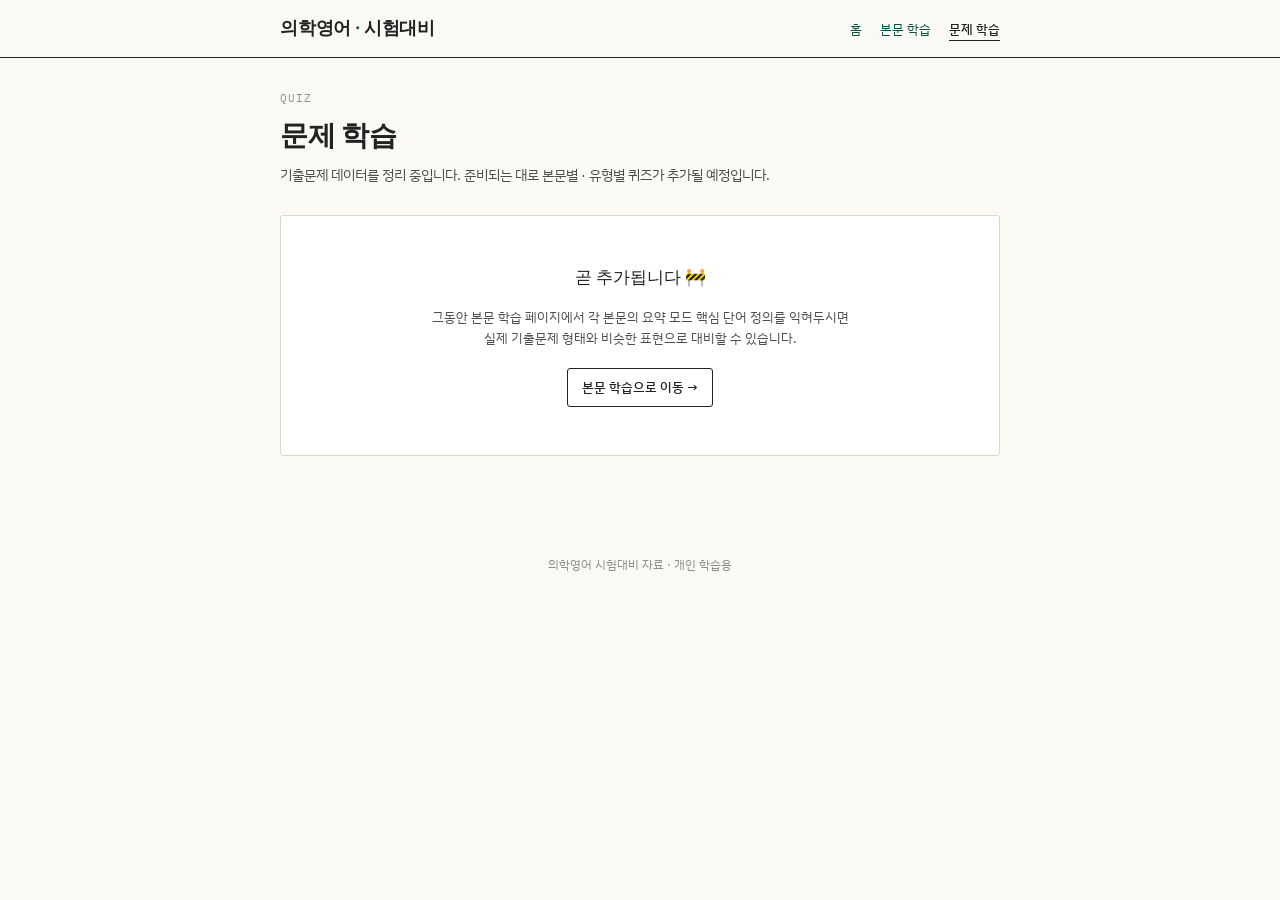
==== quiz/index.html @ 87a37884 "Add files via upload" ====
<!DOCTYPE html>
<html lang="ko">
<head>
<meta charset="UTF-8">
<meta name="viewport" content="width=device-width, initial-scale=1.0">
<title>문제 학습 — 의학영어 시험대비</title>
<link rel="stylesheet" href="../assets/style.css">
</head>
<body>

<header class="site-header">
  <div class="site-header-inner">
    <div class="site-title"><a href="../index.html" style="color:inherit;">의학영어<span class="accent"> · </span>시험대비</a></div>
    <nav class="site-nav">
      <a href="../index.html">홈</a>
      <a href="../passages/index.html">본문 학습</a>
      <a href="index.html" class="active">문제 학습</a>
    </nav>
  </div>
</header>

<main>
  <div class="eyebrow">QUIZ</div>
  <h1 class="page-title">문제 학습</h1>
  <p class="page-subtitle">기출문제 데이터를 정리 중입니다. 준비되는 대로 본문별 · 유형별 퀴즈가 추가될 예정입니다.</p>

  <div class="quiz-card-box" style="text-align:center; padding: 48px 20px; color: var(--color-ink-soft);">
    <p style="margin:0 0 16px; font-family: var(--font-serif); font-size:17px; color: var(--color-ink);">곧 추가됩니다 🚧</p>
    <p style="margin:0; font-size:13px;">그동안 본문 학습 페이지에서 각 본문의 요약 모드 핵심 단어 정의를 익혀두시면<br>실제 기출문제 형태와 비슷한 표현으로 대비할 수 있습니다.</p>
    <a href="../passages/index.html" class="btn" style="margin-top:20px; display:inline-block;">본문 학습으로 이동 →</a>
  </div>
</main>

<footer class="site-footer">의학영어 시험대비 자료 · 개인 학습용</footer>

</body>
</html>
---- assets/style.css ----
/* ===========================================================
   의학영어 시험대비 사이트 — 공통 스타일시트
   디자인 컨셉: 임상 차트 / 의학 저널 — 세리프 본문, 박스형 각주,
   형광펜 강조, 차트지 같은 절제된 색감
   =========================================================== */

@import url('https://fonts.googleapis.com/css2?family=Source+Serif+4:ital,opsz,wght@0,8..60,400;0,8..60,500;0,8..60,600;1,8..60,400&family=IBM+Plex+Sans+KR:wght@400;500;600&family=IBM+Plex+Mono:wght@400;500&display=swap');

:root {
  /* 색상 — 차트지/처방전 톤 */
  --color-paper: #FBF9F4;
  --color-paper-raised: #FFFFFF;
  --color-ink: #1F2421;
  --color-ink-soft: #4A5048;
  --color-ink-faint: #8B9088;
  --color-rule: #DBD6C8;
  --color-rule-strong: #1F2421;

  --color-accent: #0F6E56;        /* 진료기록 그린 - 핵심 강조 */
  --color-accent-soft: #E1F5EE;
  --color-accent-ink: #085041;

  --color-highlight: #FAEEDA;     /* 형광펜 - 핵심 단어 배경 */
  --color-highlight-ink: #854F0B;
  --color-highlight-border: #EF9F27;

  --color-note: #FAECE7;          /* 각주 박스 배경 */
  --color-note-ink: #4A1B0C;
  --color-note-border: #D85A30;

  --color-tag-bg: #F1EFE8;
  --color-tag-ink: #5F5E5A;

  --font-serif: 'Source Serif 4', Georgia, serif;
  --font-sans: 'IBM Plex Sans KR', -apple-system, sans-serif;
  --font-mono: 'IBM Plex Mono', monospace;

  --radius: 3px;
  --max-width: 760px;
}

* { box-sizing: border-box; }

html { scroll-behavior: smooth; }

body {
  margin: 0;
  background: var(--color-paper);
  color: var(--color-ink);
  font-family: var(--font-sans);
  line-height: 1.6;
  -webkit-font-smoothing: antialiased;
}

a { color: var(--color-accent-ink); text-decoration: none; }
a:hover { text-decoration: underline; }

img, svg { max-width: 100%; }

/* ---------- 레이아웃 ---------- */

.site-header {
  border-bottom: 1px solid var(--color-rule-strong);
  background: var(--color-paper);
  position: sticky;
  top: 0;
  z-index: 10;
}

.site-header-inner {
  max-width: var(--max-width);
  margin: 0 auto;
  padding: 14px 20px;
  display: flex;
  align-items: baseline;
  justify-content: space-between;
  gap: 12px;
}

.site-title {
  font-family: var(--font-serif);
  font-weight: 600;
  font-size: 18px;
  letter-spacing: -0.01em;
}

.site-title .accent { color: var(--color-accent-ink); }

.site-nav {
  display: flex;
  gap: 18px;
  font-size: 13px;
  color: var(--color-ink-soft);
}

.site-nav a.active { color: var(--color-ink); font-weight: 500; border-bottom: 1px solid var(--color-ink); }

main {
  max-width: var(--max-width);
  margin: 0 auto;
  padding: 32px 20px 80px;
}

.eyebrow {
  font-family: var(--font-mono);
  font-size: 11px;
  letter-spacing: 0.08em;
  text-transform: uppercase;
  color: var(--color-ink-faint);
  margin-bottom: 6px;
}

.page-title {
  font-family: var(--font-serif);
  font-size: 28px;
  font-weight: 600;
  margin: 0 0 6px;
  letter-spacing: -0.01em;
}

.page-subtitle {
  color: var(--color-ink-soft);
  font-size: 14px;
  margin: 0 0 28px;
}

/* ---------- 홈: 본문 카드 그리드 ---------- */

.section-label {
  font-family: var(--font-mono);
  font-size: 11px;
  letter-spacing: 0.08em;
  text-transform: uppercase;
  color: var(--color-ink-faint);
  border-top: 1px solid var(--color-rule);
  padding-top: 10px;
  margin: 36px 0 14px;
}

.section-label:first-of-type { margin-top: 0; border-top: none; padding-top: 0; }

.card-grid {
  display: grid;
  grid-template-columns: repeat(2, 1fr);
  gap: 12px;
}

@media (max-width: 560px) {
  .card-grid { grid-template-columns: 1fr; }
}

.passage-card {
  display: block;
  background: var(--color-paper-raised);
  border: 1px solid var(--color-rule);
  border-radius: var(--radius);
  padding: 16px 18px;
  transition: border-color 0.15s, transform 0.15s;
}

.passage-card:hover {
  border-color: var(--color-rule-strong);
  text-decoration: none;
  transform: translateY(-1px);
}

.passage-card .num {
  font-family: var(--font-mono);
  font-size: 11px;
  color: var(--color-ink-faint);
}

.passage-card h3 {
  font-family: var(--font-serif);
  font-size: 17px;
  font-weight: 600;
  margin: 4px 0 6px;
  color: var(--color-ink);
}

.passage-card p {
  font-size: 12.5px;
  color: var(--color-ink-soft);
  margin: 0;
  line-height: 1.5;
}

.quiz-card {
  display: block;
  background: var(--color-ink);
  color: var(--color-paper);
  border-radius: var(--radius);
  padding: 22px 22px;
  margin-top: 4px;
}

.quiz-card h3 {
  font-family: var(--font-serif);
  font-size: 19px;
  font-weight: 600;
  margin: 4px 0 6px;
}

.quiz-card p {
  font-size: 13px;
  color: #C9CFC8;
  margin: 0 0 14px;
}

.quiz-card .btn { background: var(--color-paper); color: var(--color-ink); }

/* ---------- 버튼 / 토글 ---------- */

.btn {
  display: inline-flex;
  align-items: center;
  gap: 6px;
  font-family: var(--font-sans);
  font-size: 13px;
  font-weight: 500;
  padding: 8px 14px;
  border: 1px solid var(--color-rule-strong);
  border-radius: var(--radius);
  background: transparent;
  color: var(--color-ink);
  cursor: pointer;
}

.btn:hover { background: var(--color-ink); color: var(--color-paper); }

.mode-toggle {
  display: inline-flex;
  border: 1px solid var(--color-rule-strong);
  border-radius: var(--radius);
  overflow: hidden;
  margin-bottom: 28px;
}

.mode-toggle button {
  font-family: var(--font-sans);
  font-size: 13px;
  font-weight: 500;
  padding: 8px 18px;
  border: none;
  background: transparent;
  color: var(--color-ink-soft);
  cursor: pointer;
  border-right: 1px solid var(--color-rule-strong);
}

.mode-toggle button:last-child { border-right: none; }

.mode-toggle button.active {
  background: var(--color-ink);
  color: var(--color-paper);
}

/* ---------- 본문(원문 모드) ---------- */

.passage-meta {
  display: flex;
  gap: 16px;
  font-size: 12px;
  color: var(--color-ink-faint);
  border-bottom: 1px solid var(--color-rule);
  padding-bottom: 14px;
  margin-bottom: 22px;
}

.passage-body {
  font-family: var(--font-serif);
}

.paragraph-block {
  margin-bottom: 26px;
  padding-bottom: 22px;
  border-bottom: 1px dashed var(--color-rule);
}

.paragraph-block:last-child { border-bottom: none; }

.para-num {
  display: inline-block;
  font-family: var(--font-mono);
  font-size: 11px;
  color: var(--color-ink-faint);
  margin-bottom: 8px;
}

.para-en {
  font-size: 16.5px;
  line-height: 1.85;
  color: var(--color-ink);
  margin: 0 0 10px;
}

.para-kr {
  font-family: var(--font-sans);
  font-size: 13.5px;
  line-height: 1.75;
  color: var(--color-ink-soft);
  margin: 0 0 12px;
  display: none;
}

.para-kr.show { display: block; }

.toggle-kr {
  font-family: var(--font-sans);
  font-size: 11.5px;
  color: var(--color-accent-ink);
  cursor: pointer;
  background: none;
  border: none;
  padding: 0;
  margin-bottom: 10px;
  text-decoration: underline;
  text-decoration-style: dotted;
}

.para-note {
  background: var(--color-accent-soft);
  border-left: 2px solid var(--color-accent);
  border-radius: 0;
  padding: 10px 14px;
  font-family: var(--font-sans);
  font-size: 12.5px;
  line-height: 1.6;
  color: var(--color-accent-ink);
  margin-top: 10px;
}

.para-note .label {
  font-family: var(--font-mono);
  font-size: 10.5px;
  text-transform: uppercase;
  letter-spacing: 0.05em;
  display: block;
  margin-bottom: 3px;
  opacity: 0.75;
}

/* 각주 트리거 — 교수님 각주가 달린 단어 */
.fn {
  background: none;
  border: none;
  font: inherit;
  font-family: var(--font-serif);
  font-style: inherit;
  padding: 0 1px;
  cursor: pointer;
  color: var(--color-ink);
  border-bottom: 2px solid var(--color-highlight-border);
  position: relative;
}

.fn:hover, .fn.open { background: var(--color-highlight); }

.fn-sup {
  font-size: 10px;
  vertical-align: super;
  color: var(--color-highlight-ink);
  margin-left: 1px;
}

.fn-popover {
  display: none;
  position: relative;
  margin: 6px 0 14px;
  background: var(--color-note);
  border-left: 2px solid var(--color-note-border);
  border-radius: 0;
  padding: 10px 14px;
  font-family: var(--font-sans);
  font-size: 12.5px;
  line-height: 1.65;
  color: var(--color-note-ink);
}

.fn-popover.show { display: block; }

.fn-popover .fn-label {
  font-family: var(--font-mono);
  font-size: 10.5px;
  text-transform: uppercase;
  letter-spacing: 0.05em;
  opacity: 0.7;
  display: block;
  margin-bottom: 3px;
}

/* ---------- 요약 모드 ---------- */

.summary-body { font-family: var(--font-sans); }

.summary-section { margin-bottom: 28px; }

.summary-section h4 {
  font-family: var(--font-serif);
  font-size: 16px;
  font-weight: 600;
  margin: 0 0 10px;
  padding-bottom: 6px;
  border-bottom: 1px solid var(--color-rule-strong);
}

.summary-section > p {
  font-size: 13.5px;
  color: var(--color-ink-soft);
  margin: 0 0 12px;
  line-height: 1.7;
}

.summary-list {
  list-style: none;
  margin: 0;
  padding: 0;
}

.summary-list > li {
  font-size: 13.5px;
  line-height: 1.7;
  padding: 8px 0;
  border-bottom: 1px solid var(--color-rule);
  display: flex;
  gap: 10px;
}

.summary-list > li:last-child { border-bottom: none; }

.summary-list .bullet {
  flex-shrink: 0;
  width: 5px; height: 5px;
  border-radius: 50%;
  background: var(--color-accent);
  margin-top: 8px;
}

/* 요약 표 */
.summary-table {
  width: 100%;
  border-collapse: collapse;
  font-size: 13px;
  margin-bottom: 6px;
}

.summary-table th {
  text-align: left;
  font-family: var(--font-mono);
  font-size: 10.5px;
  letter-spacing: 0.04em;
  text-transform: uppercase;
  color: var(--color-ink-faint);
  font-weight: 500;
  padding: 6px 10px;
  border-bottom: 1px solid var(--color-rule-strong);
}

.summary-table td {
  padding: 9px 10px;
  border-bottom: 1px solid var(--color-rule);
  vertical-align: top;
  line-height: 1.55;
}

.summary-table tr:last-child td { border-bottom: none; }

/* 핵심 단어 (요약 모드 클릭형 용어) */
.term {
  background: var(--color-highlight);
  color: var(--color-highlight-ink);
  border-bottom: 1px solid var(--color-highlight-border);
  border-radius: 2px;
  padding: 1px 4px;
  cursor: pointer;
  font-weight: 500;
  white-space: nowrap;
}

.term:hover { background: var(--color-highlight-border); color: var(--color-highlight-ink); }

.term-def {
  display: none;
  margin-top: 4px;
  background: var(--color-tag-bg);
  border-left: 2px solid var(--color-ink-faint);
  padding: 8px 12px;
  font-size: 12px;
  color: var(--color-ink-soft);
  line-height: 1.6;
}

.term-def.show { display: block; }

/* 카테고리 칩 */
.chip {
  display: inline-block;
  font-family: var(--font-mono);
  font-size: 10.5px;
  padding: 2px 8px;
  border-radius: 10px;
  background: var(--color-tag-bg);
  color: var(--color-tag-ink);
}

.chip.acute { background: var(--color-note); color: var(--color-note-ink); }
.chip.chronic { background: #E6F1FB; color: #0C447C; }
.chip.progressive { background: #FCEBEB; color: #791F1F; }

/* ---------- 퀴즈 ---------- */

.quiz-progress {
  font-family: var(--font-mono);
  font-size: 12px;
  color: var(--color-ink-faint);
  margin-bottom: 18px;
}

.quiz-filterbar {
  display: flex;
  gap: 8px;
  flex-wrap: wrap;
  margin-bottom: 24px;
}

.filter-chip {
  font-family: var(--font-sans);
  font-size: 12.5px;
  padding: 6px 12px;
  border: 1px solid var(--color-rule);
  border-radius: 14px;
  background: var(--color-paper-raised);
  cursor: pointer;
  color: var(--color-ink-soft);
}

.filter-chip.active {
  border-color: var(--color-ink);
  background: var(--color-ink);
  color: var(--color-paper);
}

.quiz-card-box {
  background: var(--color-paper-raised);
  border: 1px solid var(--color-rule);
  border-radius: var(--radius);
  padding: 24px 26px;
}

.quiz-source {
  font-family: var(--font-mono);
  font-size: 11px;
  color: var(--color-ink-faint);
  margin-bottom: 10px;
}

.quiz-question {
  font-family: var(--font-serif);
  font-size: 17px;
  line-height: 1.7;
  margin: 0 0 18px;
}

.quiz-question .blank {
  display: inline-block;
  min-width: 70px;
  border-bottom: 2px solid var(--color-ink);
  text-align: center;
}

.quiz-choices {
  display: flex;
  flex-direction: column;
  gap: 8px;
  margin-bottom: 18px;
}

.choice-btn {
  text-align: left;
  font-family: var(--font-sans);
  font-size: 14px;
  padding: 10px 14px;
  border: 1px solid var(--color-rule);
  border-radius: var(--radius);
  background: var(--color-paper-raised);
  cursor: pointer;
}

.choice-btn:hover { border-color: var(--color-ink-soft); }
.choice-btn.correct { border-color: var(--color-accent); background: var(--color-accent-soft); color: var(--color-accent-ink); }
.choice-btn.wrong { border-color: var(--color-note-border); background: var(--color-note); color: var(--color-note-ink); }
.choice-btn:disabled { cursor: default; }

.quiz-input-row {
  display: flex;
  gap: 8px;
  margin-bottom: 18px;
}

.quiz-input-row input {
  flex: 1;
  font-family: var(--font-sans);
  font-size: 14px;
  padding: 10px 14px;
  border: 1px solid var(--color-rule);
  border-radius: var(--radius);
  background: var(--color-paper-raised);
}

.quiz-input-row input:focus { outline: none; border-color: var(--color-ink); }

.quiz-feedback {
  display: none;
  padding: 12px 14px;
  border-radius: var(--radius);
  font-size: 13px;
  line-height: 1.6;
  margin-bottom: 16px;
}

.quiz-feedback.show { display: block; }
.quiz-feedback.correct { background: var(--color-accent-soft); color: var(--color-accent-ink); }
.quiz-feedback.wrong { background: var(--color-note); color: var(--color-note-ink); }

.quiz-feedback .answer-line { font-weight: 600; margin-bottom: 4px; }

.quiz-nav {
  display: flex;
  justify-content: space-between;
  align-items: center;
}

.quiz-nav .btn[disabled] { opacity: 0.35; cursor: default; }
.quiz-nav .btn[disabled]:hover { background: transparent; color: var(--color-ink); }

.quiz-summary-box {
  text-align: center;
  padding: 40px 20px;
}

.quiz-summary-box .big-num {
  font-family: var(--font-serif);
  font-size: 48px;
  font-weight: 600;
}

footer.site-footer {
  max-width: var(--max-width);
  margin: 0 auto;
  padding: 20px 20px 60px;
  font-size: 11.5px;
  color: var(--color-ink-faint);
  text-align: center;
}
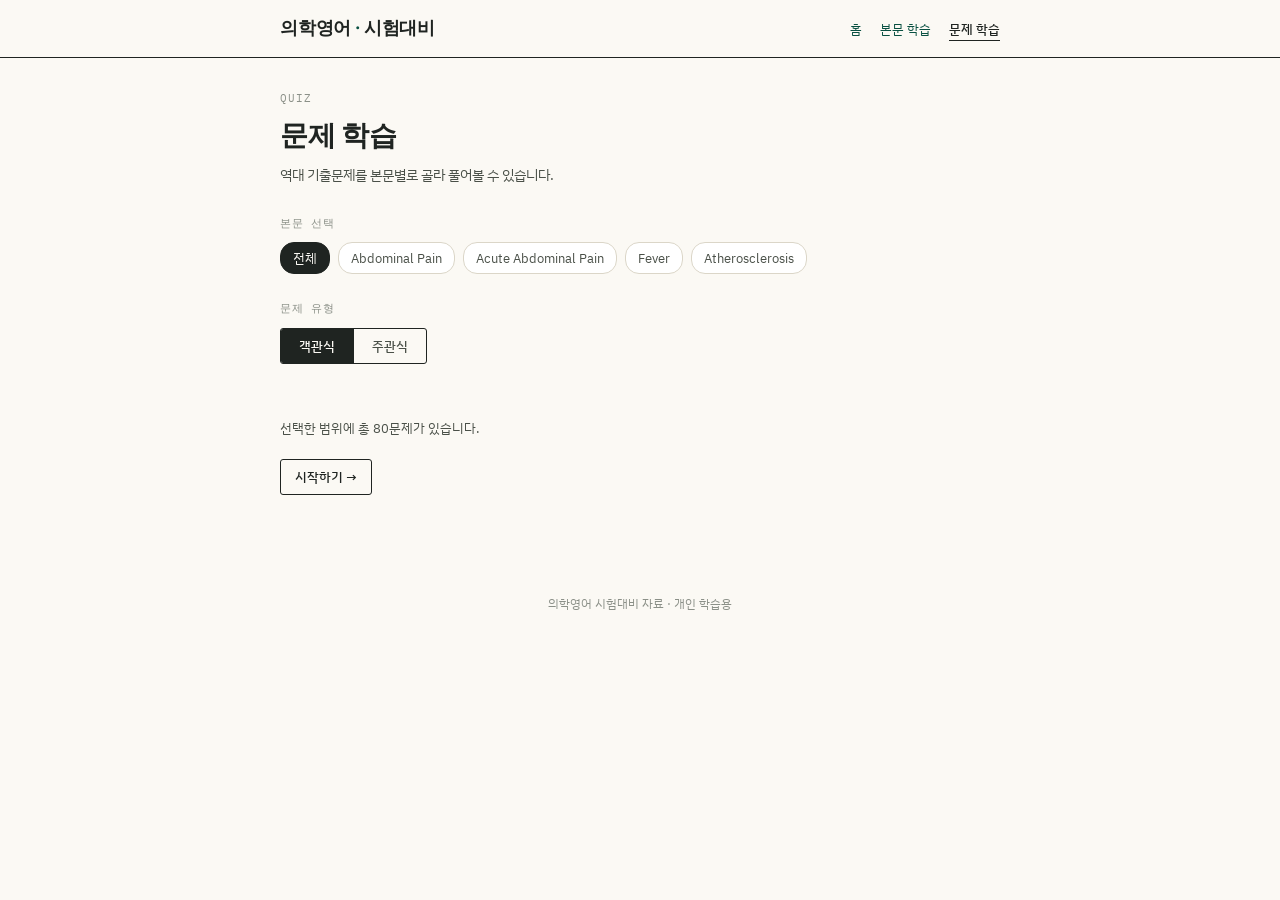
==== commit 5ef6f964: "5 퀴즈 추가" ====
--- a/quiz/index.html
+++ b/quiz/index.html
@@ -22,16 +22,66 @@
 <main>
   <div class="eyebrow">QUIZ</div>
   <h1 class="page-title">문제 학습</h1>
-  <p class="page-subtitle">기출문제 데이터를 정리 중입니다. 준비되는 대로 본문별 · 유형별 퀴즈가 추가될 예정입니다.</p>
+  <p class="page-subtitle">역대 기출문제를 본문별로 골라 풀어볼 수 있습니다.</p>
 
-  <div class="quiz-card-box" style="text-align:center; padding: 48px 20px; color: var(--color-ink-soft);">
-    <p style="margin:0 0 16px; font-family: var(--font-serif); font-size:17px; color: var(--color-ink);">곧 추가됩니다 🚧</p>
-    <p style="margin:0; font-size:13px;">그동안 본문 학습 페이지에서 각 본문의 요약 모드 핵심 단어 정의를 익혀두시면<br>실제 기출문제 형태와 비슷한 표현으로 대비할 수 있습니다.</p>
-    <a href="../passages/index.html" class="btn" style="margin-top:20px; display:inline-block;">본문 학습으로 이동 →</a>
+  <!-- ===== 설정 화면 ===== -->
+  <div id="view-setup">
+    <div class="quiz-setup-section">
+      <div class="quiz-setup-label">본문 선택</div>
+      <div class="quiz-filterbar" id="passage-filterbar"></div>
+    </div>
+
+    <div class="quiz-setup-section">
+      <div class="quiz-setup-label">문제 유형</div>
+      <div class="mode-toggle" id="mode-toggle">
+        <button id="mode-mc" class="active">객관식</button>
+        <button id="mode-sa">주관식</button>
+      </div>
+    </div>
+
+    <p id="setup-count" style="font-size:13px; color: var(--color-ink-soft); margin-bottom:20px;"></p>
+
+    <button id="start-btn" class="btn">시작하기 →</button>
+  </div>
+
+  <!-- ===== 퀴즈 진행 화면 ===== -->
+  <div id="view-quiz" style="display:none;">
+    <div class="quiz-progress" id="quiz-progress"></div>
+
+    <div class="quiz-card-box">
+      <div class="quiz-source" id="quiz-source"></div>
+      <p class="quiz-question" id="quiz-question"></p>
+
+      <div id="quiz-answer-area"></div>
+
+      <div class="quiz-feedback" id="quiz-feedback">
+        <div class="answer-line" id="feedback-answer-line"></div>
+        <div id="feedback-explanation"></div>
+      </div>
+
+      <div class="quiz-nav">
+        <button class="btn" id="quiz-quit-btn">중단하고 나가기</button>
+        <button class="btn" id="quiz-next-btn" disabled>다음 문제 →</button>
+      </div>
+    </div>
+  </div>
+
+  <!-- ===== 결과 화면 ===== -->
+  <div id="view-result" style="display:none;">
+    <div class="quiz-card-box quiz-summary-box">
+      <div class="big-num" id="result-score"></div>
+      <p style="font-size:14px; color: var(--color-ink-soft); margin: 6px 0 24px;" id="result-detail"></p>
+      <div style="display:flex; gap:10px; justify-content:center;">
+        <button class="btn" id="retry-btn">다시 풀기</button>
+        <button class="btn" id="review-wrong-btn">틀린 문제만 다시</button>
+      </div>
+    </div>
   </div>
 </main>
 
 <footer class="site-footer">의학영어 시험대비 자료 · 개인 학습용</footer>
 
+<script src="../assets/app.js"></script>
+<script src="../assets/quiz.js"></script>
 </body>
 </html>
--- a/assets/style.css
+++ b/assets/style.css
@@ -267,8 +267,111 @@
   margin-bottom: 22px;
 }
 
+/* ---------- 본문 전환 탭바 ---------- */
+
+.passage-switcher {
+  display: flex;
+  gap: 8px;
+  overflow-x: auto;
+  margin-bottom: 22px;
+  padding-bottom: 4px;
+  -ms-overflow-style: none;
+  scrollbar-width: none;
+}
+
+.passage-switcher::-webkit-scrollbar { display: none; }
+
+.switcher-tab {
+  flex-shrink: 0;
+  display: inline-flex;
+  align-items: center;
+  gap: 6px;
+  font-family: var(--font-sans);
+  font-size: 12.5px;
+  font-weight: 500;
+  padding: 7px 13px;
+  border: 1px solid var(--color-rule);
+  border-radius: 14px;
+  background: var(--color-paper-raised);
+  color: var(--color-ink-soft);
+  white-space: nowrap;
+}
+
+.switcher-tab:hover { border-color: var(--color-ink-soft); text-decoration: none; }
+
+.switcher-tab.active {
+  background: var(--color-ink);
+  border-color: var(--color-ink);
+  color: var(--color-paper);
+}
+
+.switcher-num {
+  font-family: var(--font-mono);
+  font-size: 10px;
+  opacity: 0.6;
+}
+
 .passage-body {
   font-family: var(--font-serif);
+}
+
+/* 원문 모드 — 섹션(소제목) 구분 */
+.orig-section-heading {
+  font-family: var(--font-serif);
+  font-size: 22px;
+  font-weight: 600;
+  letter-spacing: -0.01em;
+  color: var(--color-ink);
+  display: block;
+  padding-bottom: 8px;
+  border-bottom: 2px solid var(--color-ink);
+  margin: 44px 0 22px;
+}
+
+.passage-body > .orig-section-heading:first-child,
+.passage-body > div:first-child .orig-section-heading {
+  margin-top: 0;
+}
+
+.passage-body > .orig-section-heading:first-child {
+  margin-top: 0;
+}
+
+/* ---------- 불릿 목록 그룹 (Acute/Chronic/Progressive처럼 원문이 목록인 경우) ---------- */
+
+.bullet-group {
+  margin-bottom: 30px;
+  padding-bottom: 24px;
+  border-bottom: 1px dashed var(--color-rule);
+}
+
+.bullet-group:last-child { border-bottom: none; }
+
+.bullet-group > .para-en {
+  margin-bottom: 14px;
+}
+
+.bullet-list {
+  list-style: none;
+  margin: 0 0 16px;
+  padding: 0;
+}
+
+.bullet-list > li {
+  position: relative;
+  padding-left: 18px;
+  font-size: 16.5px;
+  line-height: 1.85;
+  color: var(--color-ink);
+  margin-bottom: 7px;
+}
+
+.bullet-list > li::before {
+  content: "•";
+  position: absolute;
+  left: 2px;
+  color: var(--color-accent);
+  font-weight: 700;
 }
 
 .paragraph-block {
@@ -354,7 +457,7 @@
   position: relative;
 }
 
-.fn:hover, .fn.open { background: var(--color-highlight); }
+.fn:hover, .fn.fn-active { background: var(--color-highlight); }
 
 .fn-sup {
   font-size: 10px;
@@ -363,23 +466,35 @@
   margin-left: 1px;
 }
 
-.fn-popover {
-  display: none;
-  position: relative;
-  margin: 6px 0 14px;
+/* ---------- 떠다니는 박스 (각주 + 핵심단어 정의 공통) ---------- */
+
+.float-popover {
+  position: fixed;
+  z-index: 100;
+  max-width: 300px;
+  min-width: 160px;
   background: var(--color-note);
-  border-left: 2px solid var(--color-note-border);
-  border-radius: 0;
+  border: 1px solid var(--color-note-border);
+  border-radius: var(--radius);
   padding: 10px 14px;
   font-family: var(--font-sans);
   font-size: 12.5px;
-  line-height: 1.65;
+  line-height: 1.6;
   color: var(--color-note-ink);
-}
-
-.fn-popover.show { display: block; }
-
-.fn-popover .fn-label {
+  box-shadow: 0 6px 16px rgba(31, 36, 33, 0.16);
+  opacity: 0;
+  transform: translateY(2px);
+  transition: opacity 0.12s ease, transform 0.12s ease;
+  pointer-events: none;
+}
+
+.float-popover.show {
+  opacity: 1;
+  transform: translateY(0);
+  pointer-events: auto;
+}
+
+.float-popover .fn-label {
   font-family: var(--font-mono);
   font-size: 10.5px;
   text-transform: uppercase;
@@ -387,6 +502,13 @@
   opacity: 0.7;
   display: block;
   margin-bottom: 3px;
+}
+
+/* 핵심 단어 정의용 박스는 중성색 계열로 */
+.float-popover.term-style {
+  background: var(--color-tag-bg);
+  border: 1px solid var(--color-rule);
+  color: var(--color-ink-soft);
 }
 
 /* ---------- 요약 모드 ---------- */
@@ -477,20 +599,7 @@
   white-space: nowrap;
 }
 
-.term:hover { background: var(--color-highlight-border); color: var(--color-highlight-ink); }
-
-.term-def {
-  display: none;
-  margin-top: 4px;
-  background: var(--color-tag-bg);
-  border-left: 2px solid var(--color-ink-faint);
-  padding: 8px 12px;
-  font-size: 12px;
-  color: var(--color-ink-soft);
-  line-height: 1.6;
-}
-
-.term-def.show { display: block; }
+.term:hover, .term.term-active { background: var(--color-highlight-border); color: var(--color-highlight-ink); }
 
 /* 카테고리 칩 */
 .chip {
@@ -508,6 +617,19 @@
 .chip.progressive { background: #FCEBEB; color: #791F1F; }
 
 /* ---------- 퀴즈 ---------- */
+
+.quiz-setup-section {
+  margin-bottom: 26px;
+}
+
+.quiz-setup-label {
+  font-family: var(--font-mono);
+  font-size: 11px;
+  letter-spacing: 0.06em;
+  text-transform: uppercase;
+  color: var(--color-ink-faint);
+  margin-bottom: 10px;
+}
 
 .quiz-progress {
   font-family: var(--font-mono);
@@ -591,6 +713,46 @@
 .choice-btn.wrong { border-color: var(--color-note-border); background: var(--color-note); color: var(--color-note-ink); }
 .choice-btn:disabled { cursor: default; }
 
+/* 보기가 많은 매칭형 문제(예: 35개) — 라디오버튼이 쌓인 스크롤 가능한 줄글 리스트 */
+.quiz-choices.many {
+  max-height: 360px;
+  overflow-y: auto;
+  gap: 0;
+  border: 1px solid var(--color-rule);
+  border-radius: var(--radius);
+  padding: 4px;
+}
+
+.choice-radio-row {
+  display: flex;
+  align-items: flex-start;
+  gap: 10px;
+  padding: 9px 10px;
+  border-radius: 2px;
+  cursor: pointer;
+  font-size: 13.5px;
+  line-height: 1.5;
+}
+
+.choice-radio-row:hover { background: var(--color-tag-bg); }
+.choice-radio-row input[type="radio"] { margin-top: 3px; flex-shrink: 0; accent-color: var(--color-ink); }
+.choice-radio-row.correct { background: var(--color-accent-soft); color: var(--color-accent-ink); }
+.choice-radio-row.wrong { background: var(--color-note); color: var(--color-note-ink); }
+.choice-radio-row .choice-count {
+  margin-left: auto;
+  font-family: var(--font-mono);
+  font-size: 10.5px;
+  color: var(--color-ink-faint);
+  flex-shrink: 0;
+}
+
+.quiz-many-hint {
+  font-family: var(--font-mono);
+  font-size: 11px;
+  color: var(--color-ink-faint);
+  margin-bottom: 8px;
+}
+
 .quiz-input-row {
   display: flex;
   gap: 8px;
